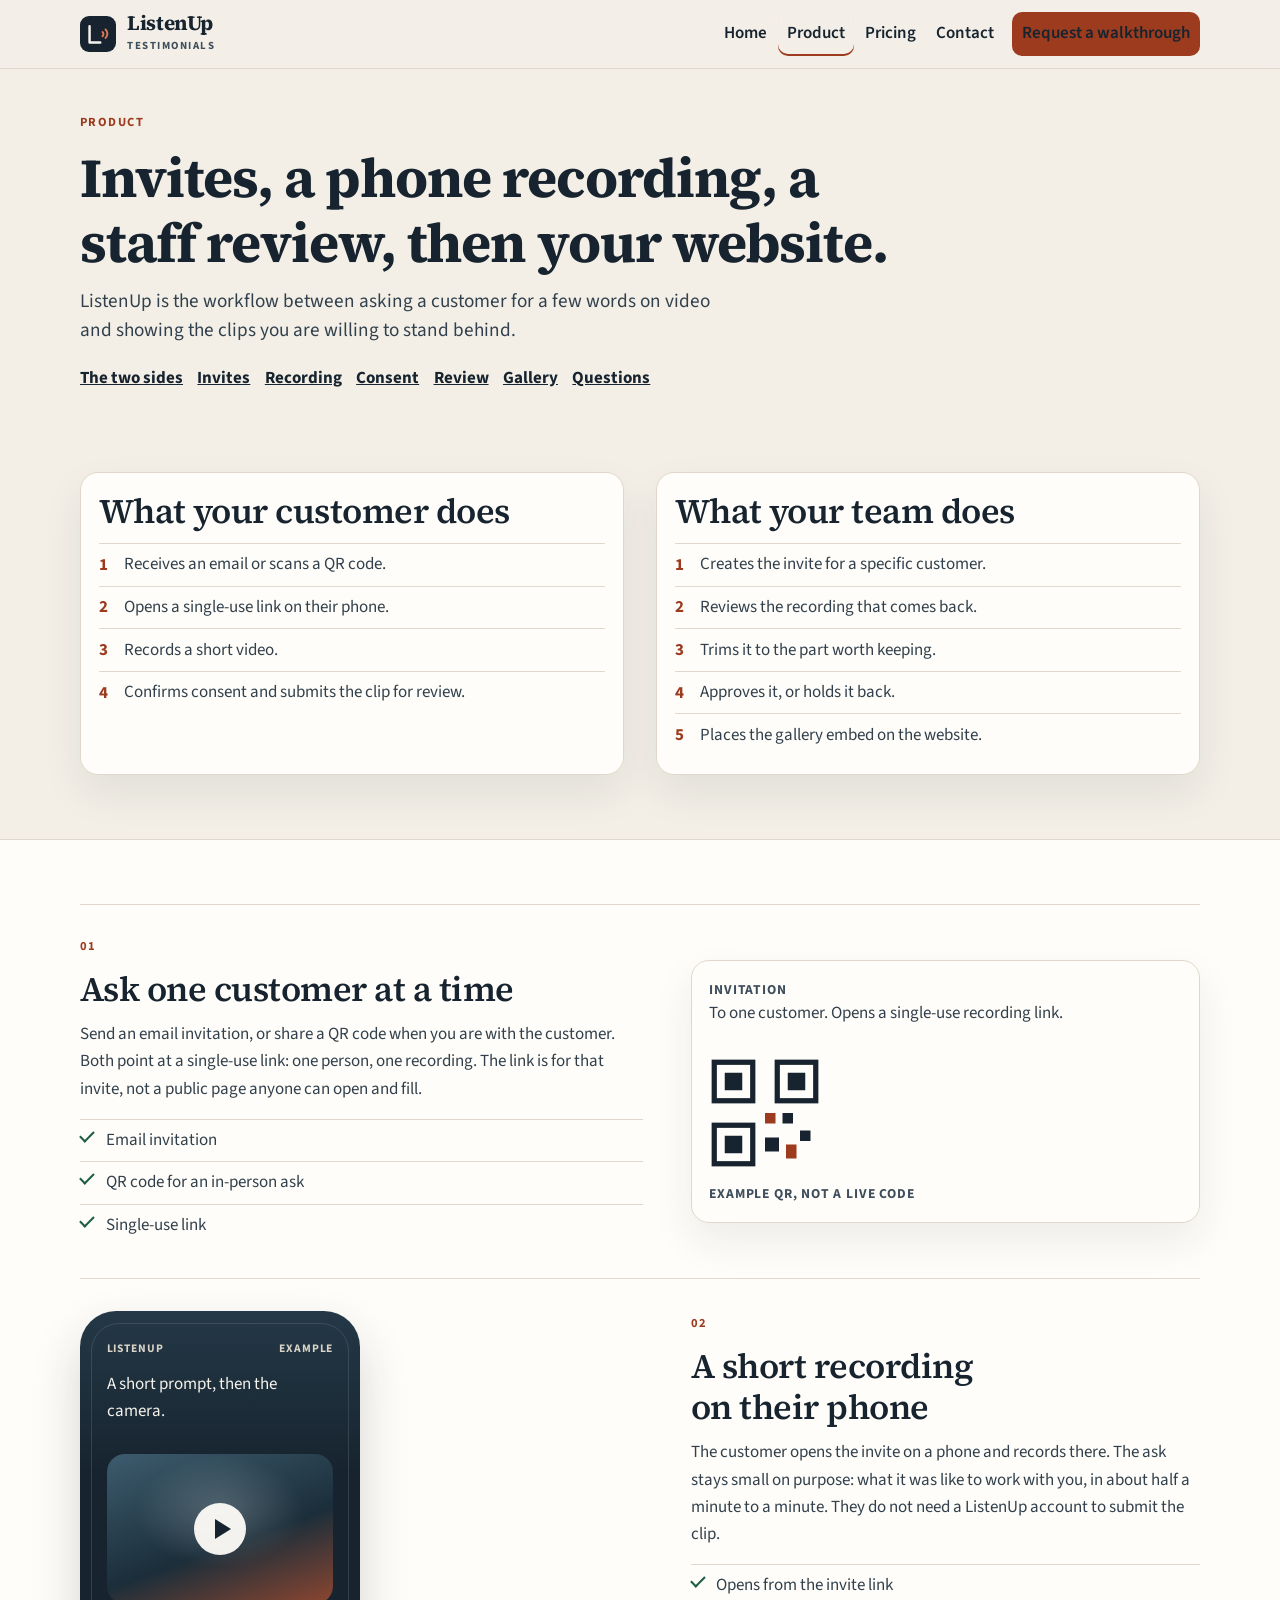
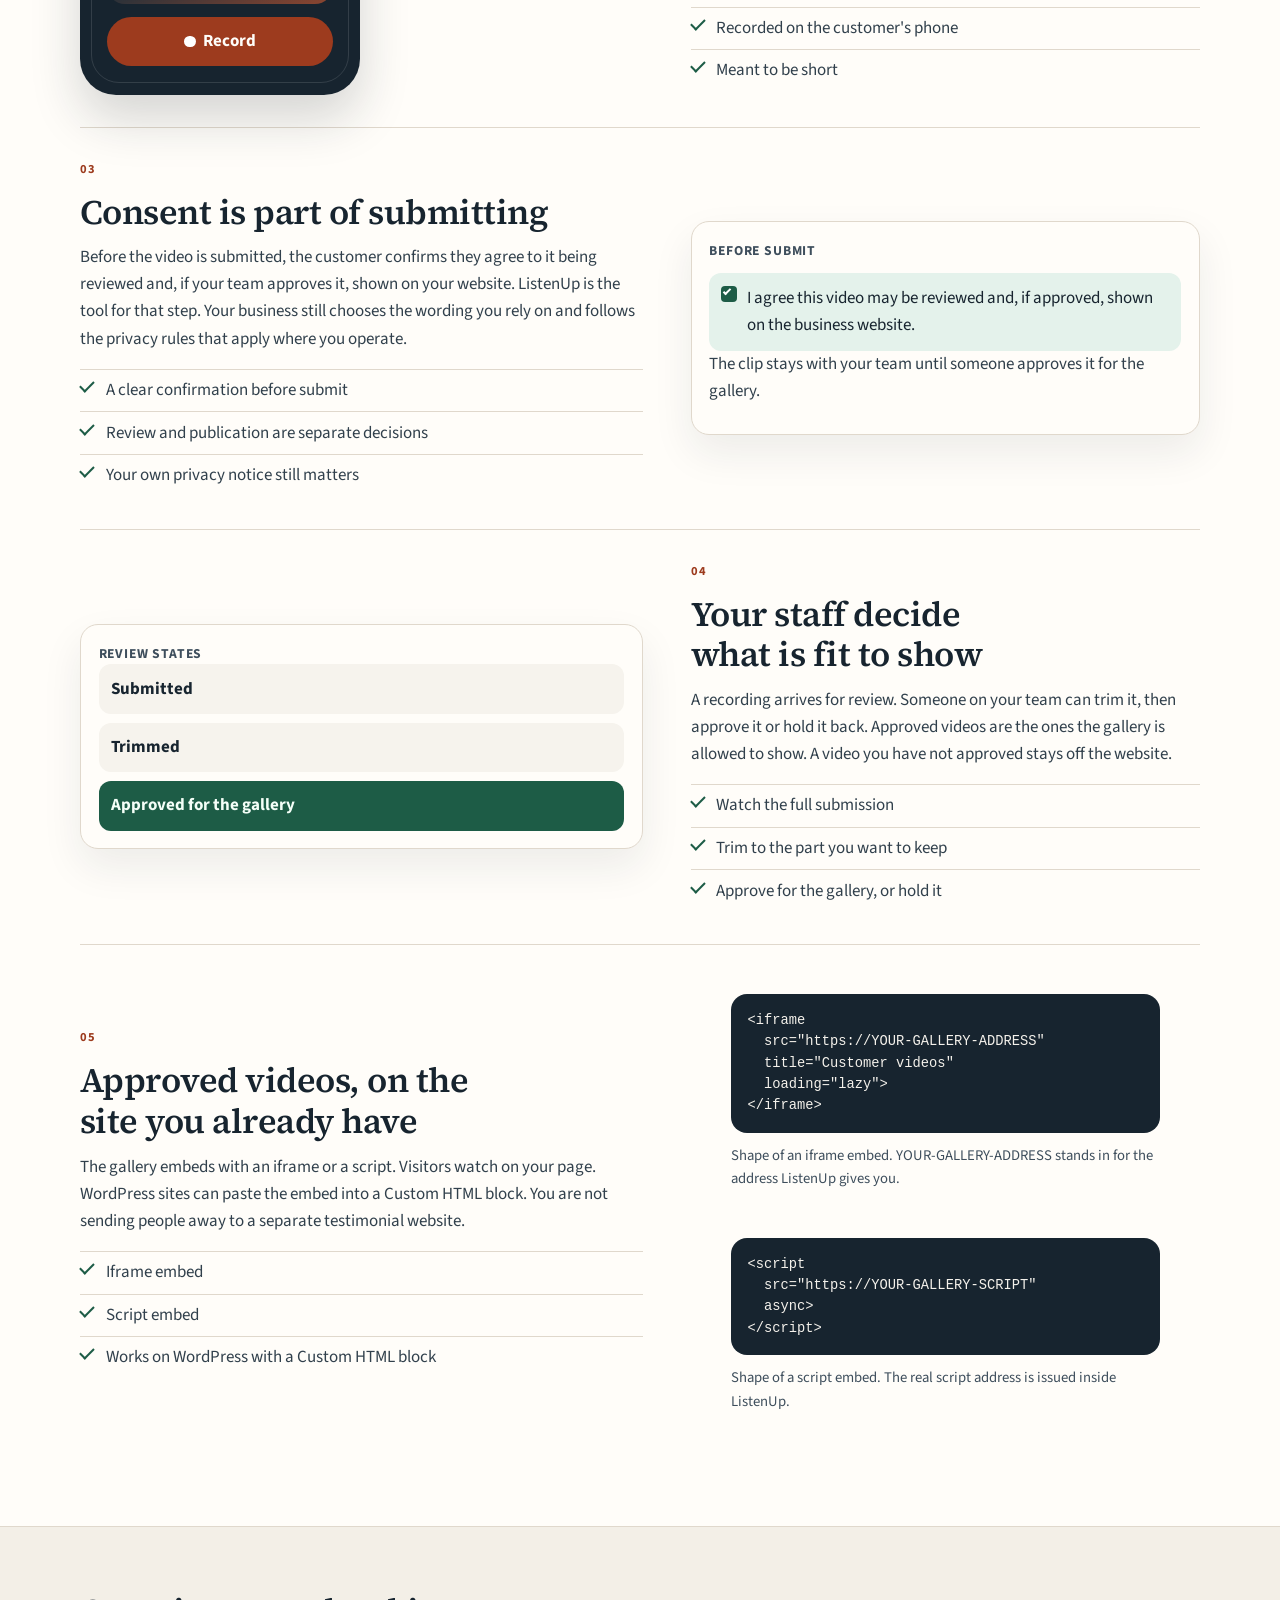
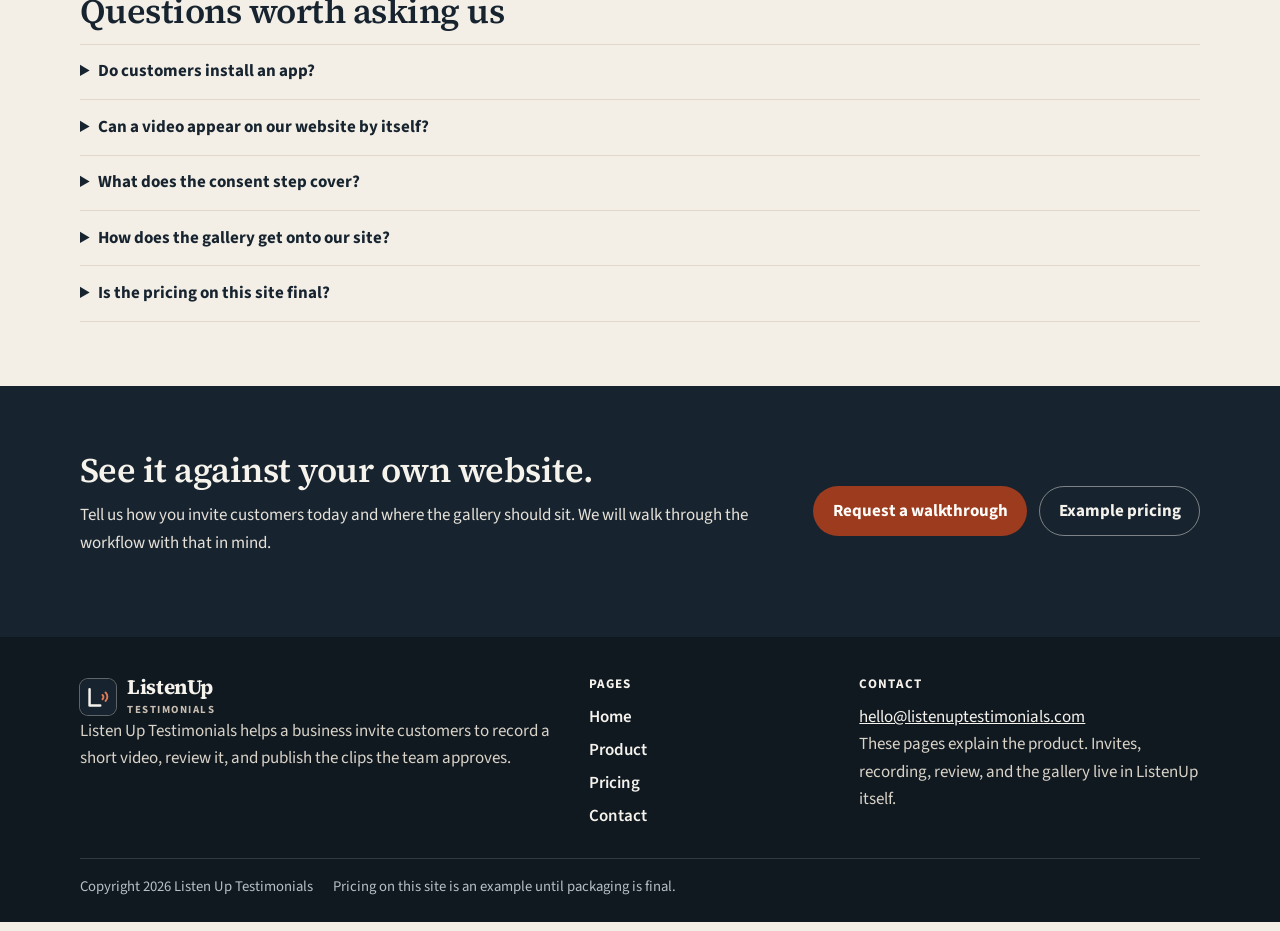
==== product.html @ a09cd268 "Add the first ListenUp Testimonials marketing site Static home, product, pricing, and contact pages " ====
<!DOCTYPE html>
<html lang="en">
<head>
  <meta charset="utf-8">
  <meta name="viewport" content="width=device-width, initial-scale=1">
  <title>Product | Listen Up Testimonials</title>
  <meta name="description" content="How ListenUp handles invites, phone recording, consent, staff review, and an embeddable video gallery for your website.">
  <meta name="theme-color" content="#f3efe7">
  <link rel="icon" href="assets/mark.svg" type="image/svg+xml">
  <link rel="stylesheet" href="css/styles.css">
</head>
<body>
  <a class="skip" href="#main">Skip to content</a>
  <header class="site-header">
    <div class="wrap header-bar">
      <a class="brand" href="index.html">
        <img src="assets/mark.svg" alt="" width="36" height="36">
        <span class="brand-text">
          <span class="brand-name">ListenUp</span>
          <span class="brand-sub">Testimonials</span>
        </span>
      </a>
      <button class="nav-toggle" type="button" aria-expanded="false" aria-controls="site-nav">
        <span class="nav-toggle-bars" aria-hidden="true"><span></span><span></span><span></span></span>
        <span class="nav-toggle-label">Menu</span>
      </button>
      <nav id="site-nav" class="site-nav" aria-label="Primary">
        <a href="index.html">Home</a>
        <a href="product.html" aria-current="page">Product</a>
        <a href="pricing.html">Pricing</a>
        <a href="contact.html">Contact</a>
        <a class="button" href="contact.html">Request a walkthrough</a>
      </nav>
    </div>
  </header>

  <main id="main">
    <section class="page-intro">
      <div class="wrap">
        <p class="eyebrow">Product</p>
        <h1>Invites, a phone recording, a staff review, then your website.</h1>
        <p class="lead">ListenUp is the workflow between asking a customer for a few words on video and showing the clips you are willing to stand behind.</p>
        <nav class="on-page" aria-label="On this page">
          <a href="#paths">The two sides</a>
          <a href="#invites">Invites</a>
          <a href="#recording">Recording</a>
          <a href="#consent">Consent</a>
          <a href="#review">Review</a>
          <a href="#gallery">Gallery</a>
          <a href="#questions">Questions</a>
        </nav>
      </div>
    </section>

    <section class="band" id="paths" aria-labelledby="paths-heading">
      <div class="wrap">
        <h2 id="paths-heading" class="sr-only">The two sides of a testimonial</h2>
        <div class="split">
          <section class="panel">
            <h2>What your customer does</h2>
            <ol class="plain-list">
              <li>Receives an email or scans a QR code.</li>
              <li>Opens a single-use link on their phone.</li>
              <li>Records a short video.</li>
              <li>Confirms consent and submits the clip for review.</li>
            </ol>
          </section>
          <section class="panel">
            <h2>What your team does</h2>
            <ol class="plain-list">
              <li>Creates the invite for a specific customer.</li>
              <li>Reviews the recording that comes back.</li>
              <li>Trims it to the part worth keeping.</li>
              <li>Approves it, or holds it back.</li>
              <li>Places the gallery embed on the website.</li>
            </ol>
          </section>
        </div>
      </div>
    </section>

    <section class="band band-alt">
      <div class="wrap">
        <article class="feature" id="invites">
          <div class="feature-copy">
            <p class="eyebrow">01</p>
            <h2>Ask one customer at a time</h2>
            <p>Send an email invitation, or share a QR code when you are with the customer. Both point at a single-use link: one person, one recording. The link is for that invite, not a public page anyone can open and fill.</p>
            <ul class="checklist">
              <li>Email invitation</li>
              <li>QR code for an in-person ask</li>
              <li>Single-use link</li>
            </ul>
          </div>
          <div class="panel invite-card" aria-hidden="true">
            <div>
              <p class="invite-label">Invitation</p>
              <p>To one customer. Opens a single-use recording link.</p>
            </div>
            <svg class="qr" viewBox="0 0 64 64" fill="none">
              <rect x="3" y="3" width="22" height="22" stroke="#17242f" stroke-width="3"/>
              <rect x="9" y="9" width="10" height="10" fill="#17242f"/>
              <rect x="39" y="3" width="22" height="22" stroke="#17242f" stroke-width="3"/>
              <rect x="45" y="9" width="10" height="10" fill="#17242f"/>
              <rect x="3" y="39" width="22" height="22" stroke="#17242f" stroke-width="3"/>
              <rect x="9" y="45" width="10" height="10" fill="#17242f"/>
              <rect x="32" y="32" width="6" height="6" fill="#9d3b1e"/>
              <rect x="42" y="32" width="6" height="6" fill="#17242f"/>
              <rect x="52" y="42" width="6" height="6" fill="#17242f"/>
              <rect x="32" y="46" width="8" height="8" fill="#17242f"/>
              <rect x="44" y="50" width="6" height="8" fill="#9d3b1e"/>
            </svg>
            <p class="invite-label">Example QR, not a live code</p>
          </div>
        </article>

        <article class="feature feature-flip" id="recording">
          <div class="feature-copy">
            <p class="eyebrow">02</p>
            <h2>A short recording on their phone</h2>
            <p>The customer opens the invite on a phone and records there. The ask stays small on purpose: what it was like to work with you, in about half a minute to a minute. They do not need a ListenUp account to submit the clip.</p>
            <ul class="checklist">
              <li>Opens from the invite link</li>
              <li>Recorded on the customer's phone</li>
              <li>Meant to be short</li>
            </ul>
          </div>
          <div class="phone phone-compact" aria-hidden="true">
            <div class="phone-inner">
              <div class="phone-top"><span>ListenUp</span><span>Example</span></div>
              <p>A short prompt, then the camera.</p>
              <div class="viewfinder"><span class="play"></span></div>
              <div class="record-pill"><i></i> Record</div>
            </div>
          </div>
        </article>

        <article class="feature" id="consent">
          <div class="feature-copy">
            <p class="eyebrow">03</p>
            <h2>Consent is part of submitting</h2>
            <p>Before the video is submitted, the customer confirms they agree to it being reviewed and, if your team approves it, shown on your website. ListenUp is the tool for that step. Your business still chooses the wording you rely on and follows the privacy rules that apply where you operate.</p>
            <ul class="checklist">
              <li>A clear confirmation before submit</li>
              <li>Review and publication are separate decisions</li>
              <li>Your own privacy notice still matters</li>
            </ul>
          </div>
          <div class="panel consent-card" aria-hidden="true">
            <p class="invite-label">Before submit</p>
            <p class="agreed"><span class="check"></span><span>I agree this video may be reviewed and, if approved, shown on the business website.</span></p>
            <p>The clip stays with your team until someone approves it for the gallery.</p>
          </div>
        </article>

        <article class="feature feature-flip" id="review">
          <div class="feature-copy">
            <p class="eyebrow">04</p>
            <h2>Your staff decide what is fit to show</h2>
            <p>A recording arrives for review. Someone on your team can trim it, then approve it or hold it back. Approved videos are the ones the gallery is allowed to show. A video you have not approved stays off the website.</p>
            <ul class="checklist">
              <li>Watch the full submission</li>
              <li>Trim to the part you want to keep</li>
              <li>Approve for the gallery, or hold it</li>
            </ul>
          </div>
          <div class="panel" aria-hidden="true">
            <p class="invite-label">Review states</p>
            <ul class="state-list">
              <li>Submitted</li>
              <li>Trimmed</li>
              <li class="is-approved">Approved for the gallery</li>
            </ul>
          </div>
        </article>

        <article class="feature" id="gallery">
          <div class="feature-copy">
            <p class="eyebrow">05</p>
            <h2>Approved videos, on the site you already have</h2>
            <p>The gallery embeds with an iframe or a script. Visitors watch on your page. WordPress sites can paste the embed into a Custom HTML block. You are not sending people away to a separate testimonial website.</p>
            <ul class="checklist">
              <li>Iframe embed</li>
              <li>Script embed</li>
              <li>Works on WordPress with a Custom HTML block</li>
            </ul>
          </div>
          <div class="samples">
            <figure>
              <pre class="code-sample"><code>&lt;iframe
  src="https://YOUR-GALLERY-ADDRESS"
  title="Customer videos"
  loading="lazy"&gt;
&lt;/iframe&gt;</code></pre>
              <figcaption class="caption">Shape of an iframe embed. YOUR-GALLERY-ADDRESS stands in for the address ListenUp gives you.</figcaption>
            </figure>
            <figure>
              <pre class="code-sample"><code>&lt;script
  src="https://YOUR-GALLERY-SCRIPT"
  async&gt;
&lt;/script&gt;</code></pre>
              <figcaption class="caption">Shape of a script embed. The real script address is issued inside ListenUp.</figcaption>
            </figure>
          </div>
        </article>
      </div>
    </section>

    <section class="band" id="questions" aria-labelledby="questions-heading">
      <div class="wrap wrap-narrow">
        <h2 id="questions-heading">Questions worth asking us</h2>
        <details>
          <summary>Do customers install an app?</summary>
          <p>They open the invite link on their phone and record from there. The recording step is part of that link. They do not create a ListenUp account.</p>
        </details>
        <details>
          <summary>Can a video appear on our website by itself?</summary>
          <p>Someone on your team approves it first. The gallery shows approved videos. A clip you have not approved stays out of the gallery.</p>
        </details>
        <details>
          <summary>What does the consent step cover?</summary>
          <p>It asks the customer to confirm consent before submitting. It records that agreement as part of the workflow. It does not replace a privacy review for your business, your wording, or the rules in the places you operate.</p>
        </details>
        <details>
          <summary>How does the gallery get onto our site?</summary>
          <p>Copy an iframe or a script embed onto a page you control. On WordPress, use a Custom HTML block. We can walk through the placement with you.</p>
        </details>
        <details>
          <summary>Is the pricing on this site final?</summary>
          <p>No. Starter, Growth, and Business are working names, and the amounts are examples. <a href="pricing.html">Read the pricing note</a>, then <a href="contact.html">contact us</a> before you plan a budget around those figures.</p>
        </details>
      </div>
    </section>

    <section class="band cta-band" aria-labelledby="product-cta">
      <div class="wrap cta-inner">
        <div>
          <h2 id="product-cta">See it against your own website.</h2>
          <p>Tell us how you invite customers today and where the gallery should sit. We will walk through the workflow with that in mind.</p>
        </div>
        <div class="actions">
          <a class="button" href="contact.html">Request a walkthrough</a>
          <a class="button button-light" href="pricing.html">Example pricing</a>
        </div>
      </div>
    </section>
  </main>

  <footer class="site-footer">
    <div class="wrap footer-grid">
      <div>
        <a class="brand" href="index.html">
          <img src="assets/mark.svg" alt="" width="36" height="36">
          <span class="brand-text">
            <span class="brand-name">ListenUp</span>
            <span class="brand-sub">Testimonials</span>
          </span>
        </a>
        <p>Listen Up Testimonials helps a business invite customers to record a short video, review it, and publish the clips the team approves.</p>
      </div>
      <div>
        <h2>Pages</h2>
        <div class="footer-links">
          <a href="index.html">Home</a>
          <a href="product.html">Product</a>
          <a href="pricing.html">Pricing</a>
          <a href="contact.html">Contact</a>
        </div>
      </div>
      <div>
        <h2>Contact</h2>
        <address><a href="mailto:hello@listenuptestimonials.com">hello@listenuptestimonials.com</a></address>
        <p>These pages explain the product. Invites, recording, review, and the gallery live in ListenUp itself.</p>
      </div>
    </div>
    <div class="wrap footer-base">
      <p>Copyright 2026 Listen Up Testimonials</p>
      <p>Pricing on this site is an example until packaging is final.</p>
    </div>
  </footer>
  <script src="js/site.js" defer></script>
</body>
</html>
---- css/styles.css ----
/* ListenUp Testimonials marketing site. Shared by every page. */

@font-face {
  font-family: "Source Sans 3";
  font-style: normal;
  font-weight: 400;
  font-display: swap;
  src: url("../assets/fonts/source-sans-3-400.woff2") format("woff2");
}

@font-face {
  font-family: "Source Sans 3";
  font-style: italic;
  font-weight: 400;
  font-display: swap;
  src: url("../assets/fonts/source-sans-3-400-italic.woff2") format("woff2");
}

@font-face {
  font-family: "Source Sans 3";
  font-style: normal;
  font-weight: 600;
  font-display: swap;
  src: url("../assets/fonts/source-sans-3-600.woff2") format("woff2");
}

@font-face {
  font-family: "Source Sans 3";
  font-style: normal;
  font-weight: 700;
  font-display: swap;
  src: url("../assets/fonts/source-sans-3-700.woff2") format("woff2");
}

@font-face {
  font-family: "Source Serif 4";
  font-style: normal;
  font-weight: 600;
  font-display: swap;
  src: url("../assets/fonts/source-serif-4-600.woff2") format("woff2");
}

@font-face {
  font-family: "Source Serif 4";
  font-style: normal;
  font-weight: 700;
  font-display: swap;
  src: url("../assets/fonts/source-serif-4-700.woff2") format("woff2");
}

:root {
  --ink: #17242f;
  --ink-soft: #31404c;
  --muted: #3e4e5c;
  --paper: #f3efe7;
  --white: #fffdf9;
  --line: #e0d8cc;
  --line-strong: #cfc6b8;
  --accent: #9d3b1e;
  --accent-dark: #7c2e16;
  --sage: #1d5c46;
  --sage-soft: #e4f2eb;
  --focus: #0a4f9e;
  --shadow: 0 18px 40px rgba(23, 36, 47, 0.08);
  --serif: "Source Serif 4", "Iowan Old Style", Palatino, "Liberation Serif", Georgia, serif;
  --sans: "Source Sans 3", "Segoe UI", "Liberation Sans", "Noto Sans", sans-serif;
  --mono: "Cascadia Mono", "Liberation Mono", ui-monospace, monospace;
  --header-offset: 5.25rem;
  --wrap: 1120px;
}

*,
*::before,
*::after {
  box-sizing: border-box;
}

html {
  scroll-behavior: smooth;
}

body {
  margin: 0;
  background: var(--paper);
  color: var(--ink-soft);
  font-family: var(--sans);
  font-size: 1.0625rem;
  line-height: 1.6;
  font-synthesis: none;
}

img,
svg {
  max-width: 100%;
  height: auto;
}

h1,
h2,
h3,
[id] {
  scroll-margin-top: var(--header-offset);
}

h1,
h2,
h3 {
  color: var(--ink);
  font-family: var(--serif);
  font-weight: 600;
  line-height: 1.18;
  margin: 0 0 0.75rem;
  text-wrap: balance;
}

h1 {
  font-size: clamp(2.15rem, 5vw, 3.45rem);
  font-weight: 700;
  letter-spacing: -0.02em;
}

h2 {
  font-size: clamp(1.6rem, 3vw, 2.15rem);
  letter-spacing: -0.015em;
}

h3 {
  font-family: var(--sans);
  font-size: 1.15rem;
  font-weight: 700;
  letter-spacing: 0;
}

p {
  margin: 0 0 1rem;
}

a {
  color: var(--accent);
}

a:hover {
  color: var(--accent-dark);
}

:focus-visible {
  outline: 3px solid var(--focus);
  outline-offset: 3px;
}

.skip {
  position: absolute;
  left: 1rem;
  top: 0.75rem;
  transform: translateY(-160%);
  background: var(--white);
  color: var(--ink);
  padding: 0.55rem 0.8rem;
  border-radius: 8px;
  z-index: 50;
}

.skip:focus {
  transform: none;
}

.sr-only {
  position: absolute;
  width: 1px;
  height: 1px;
  padding: 0;
  margin: -1px;
  overflow: hidden;
  clip: rect(0, 0, 0, 0);
  white-space: nowrap;
  border: 0;
}

.wrap {
  width: min(var(--wrap), calc(100% - 2rem));
  margin-inline: auto;
}

.wrap-narrow {
  width: min(760px, calc(100% - 2rem));
  margin-inline: auto;
}

.eyebrow {
  margin: 0 0 0.75rem;
  color: var(--accent);
  font-size: 0.78rem;
  font-weight: 700;
  letter-spacing: 0.12em;
  text-transform: uppercase;
}

.lead {
  font-size: 1.2rem;
  line-height: 1.5;
  max-width: 40rem;
}

.section-intro {
  max-width: 40rem;
  margin-bottom: 1.75rem;
}

.section-intro p:last-child,
.feature-copy p:last-child,
.price-card p:last-of-type {
  margin-bottom: 0;
}

.band {
  padding: 4rem 0;
}

.band-tight {
  padding: 3rem 0;
}

.band-alt {
  background: var(--white);
  border-block: 1px solid var(--line);
}

.site-header {
  position: sticky;
  top: 0;
  z-index: 30;
  background: rgba(243, 239, 231, 0.94);
  border-bottom: 1px solid var(--line);
  backdrop-filter: blur(12px);
}

.header-bar {
  display: flex;
  align-items: center;
  justify-content: space-between;
  min-height: 4.25rem;
  gap: 1rem;
}

.brand {
  display: flex;
  align-items: center;
  gap: 0.7rem;
  color: inherit;
  text-decoration: none;
}

.brand img {
  width: 36px;
  height: 36px;
  display: block;
}

.brand-name {
  display: block;
  color: var(--ink);
  font-family: var(--serif);
  font-size: 1.28rem;
  font-weight: 700;
  letter-spacing: -0.02em;
  line-height: 1;
}

.brand-sub {
  display: block;
  margin-top: 0.22rem;
  color: var(--muted);
  font-size: 0.68rem;
  font-weight: 700;
  letter-spacing: 0.14em;
  text-transform: uppercase;
}

.nav-toggle {
  display: inline-flex;
  align-items: center;
  gap: 0.55rem;
  min-height: 44px;
  padding: 0.4rem 0.55rem;
  border: 1px solid var(--line-strong);
  border-radius: 999px;
  background: var(--white);
  color: var(--ink);
  font: inherit;
  font-weight: 700;
  cursor: pointer;
}

.nav-toggle-bars {
  display: grid;
  gap: 4px;
  width: 16px;
}

.nav-toggle-bars span {
  display: block;
  height: 2px;
  background: var(--ink);
  border-radius: 2px;
  transform-origin: center;
}

.nav-toggle[aria-expanded="true"] .nav-toggle-bars span:nth-child(1) {
  transform: translateY(6px) rotate(45deg);
}

.nav-toggle[aria-expanded="true"] .nav-toggle-bars span:nth-child(2) {
  opacity: 0;
}

.nav-toggle[aria-expanded="true"] .nav-toggle-bars span:nth-child(3) {
  transform: translateY(-6px) rotate(-45deg);
}

.site-nav {
  display: none;
  position: absolute;
  left: 0;
  right: 0;
  top: 100%;
  flex-direction: column;
  gap: 0.15rem;
  padding: 0.4rem 1rem 1rem;
  background: var(--white);
  border-bottom: 1px solid var(--line);
  box-shadow: 0 16px 30px rgba(23, 36, 47, 0.06);
}

.site-nav.is-open {
  display: flex;
}

.site-nav a {
  display: flex;
  align-items: center;
  min-height: 44px;
  padding: 0.35rem 0.55rem;
  border-radius: 10px;
  color: var(--ink);
  font-weight: 600;
  text-decoration: none;
}

.site-nav a:hover {
  background: rgba(23, 36, 47, 0.05);
}

.site-nav a[aria-current="page"] {
  box-shadow: inset 0 -2px 0 var(--accent);
}

.site-nav .button {
  margin-top: 0.35rem;
}

.button {
  display: inline-flex;
  align-items: center;
  justify-content: center;
  min-height: 44px;
  padding: 0.65rem 1.15rem;
  border: 1px solid transparent;
  border-radius: 999px;
  background: var(--accent);
  color: #fffdf9;
  font: inherit;
  font-weight: 700;
  text-align: center;
  text-decoration: none;
  cursor: pointer;
}

.button:hover {
  background: var(--accent-dark);
  color: #fffdf9;
}

.button-ghost {
  background: transparent;
  border-color: var(--line-strong);
  color: var(--ink);
}

.button-ghost:hover {
  background: rgba(23, 36, 47, 0.05);
  color: var(--ink);
}

.button-light {
  background: transparent;
  border-color: rgba(246, 243, 237, 0.45);
  color: #f6f3ed;
}

.button-light:hover {
  background: rgba(246, 243, 237, 0.08);
  color: #fffdf9;
}

.actions {
  display: flex;
  flex-wrap: wrap;
  gap: 0.75rem;
  margin-top: 1.5rem;
}

.hero {
  padding: 2.5rem 0 3.25rem;
  background:
    radial-gradient(ellipse 55% 70% at 100% -10%, rgba(157, 59, 30, 0.1), transparent 60%),
    radial-gradient(ellipse 45% 55% at -10% 100%, rgba(29, 92, 70, 0.1), transparent 55%),
    var(--paper);
}

.hero-grid,
.feature,
.contact-grid,
.split,
.footer-grid {
  display: grid;
  grid-template-columns: minmax(0, 1fr);
  gap: 1.5rem;
}

.hero-grid > *,
.feature > *,
.contact-grid > *,
.split > *,
.footer-grid > * {
  min-width: 0;
}

.stage {
  width: min(100%, 420px);
  margin-inline: auto;
  display: grid;
  justify-items: center;
  gap: 1rem;
}

.phone {
  width: min(280px, 100%);
  padding: 0.7rem;
  border-radius: 36px;
  background: linear-gradient(180deg, #243847 0%, #17242f 42%);
  box-shadow: 0 24px 50px rgba(23, 36, 47, 0.18);
  color: #f6f3ed;
}

.phone-inner {
  display: flex;
  flex-direction: column;
  gap: 0.8rem;
  min-height: 390px;
  padding: 1rem 0.9rem 1rem;
  border: 1px solid rgba(255, 255, 255, 0.12);
  border-radius: 28px;
}

.phone-compact .phone-inner {
  min-height: 0;
}

.phone-top {
  display: flex;
  justify-content: space-between;
  color: #d9d3c8;
  font-size: 0.72rem;
  font-weight: 700;
  letter-spacing: 0.08em;
  text-transform: uppercase;
}

.viewfinder {
  position: relative;
  flex: 1;
  min-height: 150px;
  border-radius: 18px;
  background:
    radial-gradient(120px 80px at 50% 38%, rgba(255, 255, 255, 0.2), transparent 70%),
    linear-gradient(160deg, #3d5c6e, #1b2e3a 58%, #8d4630);
}

.play {
  position: absolute;
  inset: 0;
  width: 52px;
  height: 52px;
  margin: auto;
  border-radius: 50%;
  background: rgba(255, 253, 249, 0.94);
}

.play::after {
  content: "";
  position: absolute;
  left: 21px;
  top: 16px;
  border-style: solid;
  border-width: 10px 0 10px 16px;
  border-color: transparent transparent transparent #17242f;
}

.consent-line {
  display: flex;
  gap: 0.55rem;
  align-items: flex-start;
  color: #efeae2;
  font-size: 0.84rem;
  line-height: 1.35;
}

.check {
  position: relative;
  flex: none;
  width: 1rem;
  height: 1rem;
  margin-top: 0.12rem;
  border-radius: 4px;
  background: var(--sage);
}

.check::after {
  content: "";
  position: absolute;
  left: 4px;
  top: 1px;
  width: 4px;
  height: 8px;
  border: solid #fff;
  border-width: 0 2px 2px 0;
  transform: rotate(45deg);
}

.record-pill {
  display: flex;
  align-items: center;
  justify-content: center;
  gap: 0.45rem;
  padding: 0.7rem;
  border-radius: 999px;
  background: var(--accent);
  color: #fffdf9;
  font-weight: 700;
}

.record-pill i {
  display: block;
  width: 0.7rem;
  height: 0.7rem;
  border-radius: 50%;
  background: #fff;
}

.review-card,
.panel,
.price-card,
.form-card,
.value-card,
.step,
.note,
.gallery-mock {
  background: var(--white);
  border: 1px solid var(--line);
  border-radius: 18px;
}

.review-card {
  width: min(100%, 320px);
  padding: 1rem 1rem 1.05rem;
  box-shadow: var(--shadow);
}

.review-card p {
  margin-bottom: 0.75rem;
}

.trim {
  position: relative;
  height: 28px;
  margin-bottom: 0.85rem;
  border-radius: 999px;
  background: #efeae2;
  overflow: hidden;
}

.trim span {
  position: absolute;
  left: 18%;
  width: 52%;
  top: 0;
  bottom: 0;
  background: rgba(157, 59, 30, 0.85);
}

.trim::before,
.trim::after {
  content: "";
  position: absolute;
  top: -3px;
  bottom: -3px;
  width: 3px;
  background: var(--ink);
}

.trim::before { left: 18%; }
.trim::after { left: 70%; }

.review-actions {
  display: flex;
  justify-content: flex-end;
  gap: 0.45rem;
}

.mini {
  display: inline-flex;
  align-items: center;
  min-height: 32px;
  padding: 0.2rem 0.7rem;
  border-radius: 999px;
  border: 1px solid var(--line-strong);
  font-size: 0.85rem;
  font-weight: 700;
  color: var(--ink);
}

.mini-solid {
  background: var(--sage);
  border-color: var(--sage);
  color: #f4fff8;
}

.chip {
  margin: 0;
  padding: 0.35rem 0.7rem;
  border-radius: 999px;
  background: var(--white);
  border: 1px solid var(--line);
  color: var(--ink);
  font-size: 0.82rem;
  font-weight: 700;
  box-shadow: var(--shadow);
}

.value-grid,
.steps,
.price-grid,
.card-grid {
  display: grid;
  gap: 1rem;
  margin: 0;
  padding: 0;
  list-style: none;
}

.price-grid-spaced {
  margin-top: 1.5rem;
}

.value-card,
.step,
.price-card {
  padding: 1.15rem 1.15rem 1.25rem;
}

.steps {
  counter-reset: step;
}

.step {
  counter-increment: step;
}

.step::before {
  content: counter(step, decimal-leading-zero);
  display: block;
  margin-bottom: 0.7rem;
  color: var(--accent);
  font-family: var(--serif);
  font-size: 1.45rem;
  font-weight: 600;
}

.text-link {
  color: var(--ink);
  font-weight: 700;
}

.gallery-mock {
  padding: 0.85rem;
  box-shadow: var(--shadow);
}

.browser-bar {
  display: flex;
  gap: 0.35rem;
  margin-bottom: 0.75rem;
}

.browser-bar span {
  width: 9px;
  height: 9px;
  border-radius: 50%;
  background: #ddd4c8;
}

.tiles {
  display: grid;
  grid-template-columns: repeat(3, 1fr);
  gap: 0.55rem;
}

.tile {
  aspect-ratio: 3 / 4;
  border-radius: 12px;
  background:
    linear-gradient(180deg, transparent 40%, rgba(23, 36, 47, 0.55)),
    linear-gradient(145deg, #6e8ea3, #31485a 50%, #8a4a34);
  position: relative;
  color: #fffdf9;
}

.tile:nth-child(2) {
  background:
    linear-gradient(180deg, transparent 40%, rgba(23, 36, 47, 0.55)),
    linear-gradient(160deg, #7d9a86, #355848 55%, #1d3a42);
}

.tile:nth-child(3) {
  background:
    linear-gradient(180deg, transparent 40%, rgba(23, 36, 47, 0.55)),
    linear-gradient(200deg, #c4b4a2, #6d5b4e 50%, #3c4450);
}

.tile b,
.tile small {
  position: absolute;
  left: 0.55rem;
  right: 0.45rem;
}

.tile b {
  bottom: 1.45rem;
  font-size: 0.78rem;
}

.tile small {
  bottom: 0.45rem;
  font-size: 0.68rem;
  letter-spacing: 0.04em;
  text-transform: uppercase;
}

.tile .play {
  width: 28px;
  height: 28px;
  top: 0.55rem;
  left: auto;
  right: 0.45rem;
  bottom: auto;
  margin: 0;
}

.tile .play::after {
  left: 11px;
  top: 8px;
  border-width: 6px 0 6px 9px;
}

.caption {
  margin: 0.7rem 0 0;
  color: var(--muted);
  font-size: 0.92rem;
}

.plain-list,
.checklist {
  margin: 0.5rem 0 0;
  padding: 0;
  list-style: none;
}

.plain-list li,
.checklist li {
  position: relative;
  margin: 0;
  padding: 0.45rem 0 0.45rem 1.6rem;
  border-top: 1px solid var(--line);
}

.plain-list {
  counter-reset: item;
}

.plain-list li {
  counter-increment: item;
}

.plain-list li::before {
  content: counter(item);
  position: absolute;
  left: 0;
  top: 0.48rem;
  color: var(--accent);
  font-weight: 700;
}

.checklist li::before {
  content: "";
  position: absolute;
  left: 0;
  top: 0.7rem;
  width: 0.85rem;
  height: 0.5rem;
  border: solid var(--sage);
  border-width: 0 0 2px 2px;
  transform: rotate(-45deg);
}

.on-page {
  display: flex;
  flex-wrap: wrap;
  gap: 0.45rem 0.9rem;
  margin-top: 1.25rem;
}

.on-page a {
  color: var(--ink);
  font-weight: 700;
}

.feature {
  padding: 2rem 0;
  border-top: 1px solid var(--line);
}

.feature-copy ul {
  margin-bottom: 0;
}

.panel {
  padding: 1.1rem;
  box-shadow: var(--shadow);
}

.panel h3,
.invite-card p,
.state-list {
  margin-top: 0;
}

.invite-card {
  display: grid;
  gap: 0.85rem;
}

.invite-label {
  margin: 0;
  color: var(--muted);
  font-size: 0.85rem;
  font-weight: 700;
  letter-spacing: 0.06em;
  text-transform: uppercase;
}

.qr {
  width: 112px;
  height: 112px;
}

.consent-card p {
  margin-bottom: 0.7rem;
}

.consent-card .agreed {
  display: flex;
  gap: 0.6rem;
  align-items: flex-start;
  margin: 0;
  padding: 0.75rem;
  border-radius: 12px;
  background: var(--sage-soft);
  color: var(--ink);
}

.state-list {
  display: grid;
  gap: 0.55rem;
  margin: 0;
  padding: 0;
  list-style: none;
}

.state-list li {
  padding: 0.7rem 0.8rem;
  border-radius: 12px;
  background: #f6f3ed;
  color: var(--ink);
  font-weight: 700;
}

.state-list .is-approved {
  background: var(--sage);
  color: #f4fff8;
}

.code-sample {
  margin: 0;
  max-width: 100%;
  padding: 1rem 1.05rem;
  overflow: auto;
  border-radius: 16px;
  background: #17242f;
  color: #f4f1eb;
  font-family: var(--mono);
  font-size: 0.86rem;
  line-height: 1.55;
}

.samples {
  display: grid;
  grid-template-columns: minmax(0, 1fr);
  gap: 0.8rem;
}

.samples figure,
.samples pre {
  min-width: 0;
  max-width: 100%;
}

.note {
  padding: 1rem 1.1rem;
  border-left: 4px solid var(--accent);
}

.note p:last-child {
  margin-bottom: 0;
}

.price-card {
  display: flex;
  flex-direction: column;
  gap: 0.35rem;
}

.flag {
  align-self: flex-start;
  margin: 0 0 0.35rem;
  padding: 0.2rem 0.55rem;
  border-radius: 999px;
  background: #f6e4dc;
  color: var(--accent-dark);
  font-size: 0.78rem;
  font-weight: 700;
  letter-spacing: 0.04em;
  text-transform: uppercase;
}

.price {
  margin: 0 0 0.35rem;
  color: var(--ink);
  font-family: var(--serif);
  font-size: 2.4rem;
  font-weight: 700;
  letter-spacing: -0.03em;
  line-height: 1;
}

.price span {
  color: var(--muted);
  font-family: var(--sans);
  font-size: 1rem;
  font-weight: 600;
  letter-spacing: 0;
}

.suited {
  color: var(--ink);
  font-weight: 600;
}

.price-card .button {
  margin-top: auto;
}

.facts {
  display: grid;
  gap: 1rem;
  margin: 0;
}

.facts div {
  padding-top: 0.9rem;
  border-top: 1px solid var(--line);
}

.facts dt {
  color: var(--ink);
  font-weight: 700;
}

.facts dd {
  margin: 0.25rem 0 0;
}

details {
  border-top: 1px solid var(--line);
  padding: 0.85rem 0;
}

details:last-of-type {
  border-bottom: 1px solid var(--line);
}

summary {
  color: var(--ink);
  font-weight: 700;
  cursor: pointer;
}

details p:last-child {
  margin-bottom: 0.15rem;
}

.page-intro {
  padding: 2.75rem 0 1rem;
}

.contact-grid {
  padding-bottom: 4rem;
}

.form-card {
  padding: 1.2rem;
  box-shadow: var(--shadow);
}

.field {
  margin-bottom: 1rem;
}

label {
  display: block;
  margin-bottom: 0.35rem;
  color: var(--ink);
  font-weight: 700;
}

.optional {
  color: var(--muted);
  font-weight: 600;
}

input,
select,
textarea {
  width: 100%;
  padding: 0.7rem 0.75rem;
  border: 1px solid var(--line-strong);
  border-radius: 10px;
  background: #fff;
  color: var(--ink);
  font: inherit;
}

textarea {
  min-height: 9rem;
  resize: vertical;
}

.form-help,
address {
  font-style: normal;
}

.form-status:not(:empty) {
  margin-top: 0.9rem;
  padding: 0.8rem 0.9rem;
  border-radius: 12px;
  background: var(--sage-soft);
  color: var(--ink);
}

.plan-note {
  padding: 0.75rem 0.85rem;
  border-radius: 12px;
  background: #f6e4dc;
  color: var(--ink);
}

.aside-block + .aside-block {
  margin-top: 1.75rem;
}

.cta-band {
  background: #17242f;
  color: #e7e2d9;
}

.cta-band h2 {
  color: #f6f3ed;
}

.cta-inner {
  display: grid;
  gap: 1rem;
  align-items: center;
}

.cta-band .actions {
  margin-top: 0;
}

.site-footer {
  padding: 2.5rem 0 1.5rem;
  background: #101920;
  color: #d9d3c8;
}

.site-footer a {
  color: #f6f3ed;
}

.site-footer h2 {
  color: #f6f3ed;
  font-family: var(--sans);
  font-size: 0.82rem;
  font-weight: 700;
  letter-spacing: 0.08em;
  text-transform: uppercase;
}

.footer-links {
  display: grid;
  gap: 0.35rem;
}

.footer-links a {
  text-decoration: none;
  font-weight: 600;
}

.footer-links a:hover {
  text-decoration: underline;
}

.footer-base {
  display: flex;
  flex-wrap: wrap;
  gap: 0.4rem 1.25rem;
  margin-top: 1.75rem;
  padding-top: 1rem;
  border-top: 1px solid rgba(246, 243, 237, 0.14);
  color: #b7c0c7;
  font-size: 0.92rem;
}

.footer-base p {
  margin: 0;
}

.site-footer .brand img {
  border-radius: 8px;
  box-shadow: 0 0 0 1px rgba(246, 243, 237, 0.35);
}

.site-footer .brand-name {
  color: #f6f3ed;
}

.site-footer a[href^="mailto:"] {
  overflow-wrap: anywhere;
}

.site-footer .brand-sub {
  color: #c8beb2;
}

@media (min-width: 720px) {
  .wrap {
    width: min(var(--wrap), calc(100% - 3rem));
  }

  .value-grid,
  .card-grid {
    grid-template-columns: repeat(3, 1fr);
  }

  .steps {
    grid-template-columns: repeat(2, 1fr);
  }

  .form-card {
    padding: 1.6rem;
  }

  .cta-inner {
    grid-template-columns: 1.4fr auto;
  }
}

@media (min-width: 860px) {
  .nav-toggle {
    display: none;
  }

  .site-nav,
  .site-nav.is-open {
    display: flex;
    position: static;
    flex-direction: row;
    align-items: center;
    gap: 0.15rem;
    padding: 0;
    background: transparent;
    border: 0;
    box-shadow: none;
  }

  .site-nav .button {
    margin-top: 0;
    margin-left: 0.45rem;
  }

  .hero-grid,
  .contact-grid {
    grid-template-columns: minmax(0, 1.05fr) minmax(0, 0.95fr);
    align-items: center;
    gap: 3rem;
  }

  .contact-grid {
    align-items: start;
    gap: 2.5rem;
  }

  .feature {
    grid-template-columns: minmax(0, 1.05fr) minmax(0, 0.95fr);
    gap: 3rem;
    align-items: center;
  }

  .feature-flip .feature-copy {
    order: 2;
  }

  .split {
    grid-template-columns: minmax(0, 1fr) minmax(0, 1fr);
    gap: 2rem;
  }

  .footer-grid {
    grid-template-columns: minmax(0, 1.4fr) minmax(0, 0.7fr) minmax(0, 1fr);
    gap: 2rem;
  }

  .stage {
    position: relative;
    display: block;
    justify-items: start;
    width: min(100%, 520px);
    margin: 0 0 0 auto;
    min-height: 540px;
  }

  .stage .phone {
    width: 252px;
    margin: 2.5rem 0 0;
  }

  .stage .review-card {
    position: absolute;
    top: 196px;
    right: 0;
    bottom: auto;
    width: 228px;
  }

  .stage .chip {
    position: absolute;
    top: 1.35rem;
    left: 158px;
  }
}

@media (min-width: 800px) {
  .price-grid {
    grid-template-columns: 1fr 1fr;
  }
}

@media (min-width: 980px) {
  .steps,
  .price-grid {
    grid-template-columns: repeat(3, 1fr);
  }

  .steps {
    grid-template-columns: repeat(4, 1fr);
  }
}

@media (prefers-reduced-motion: reduce) {
  html {
    scroll-behavior: auto;
  }

  *,
  *::before,
  *::after {
    transition: none !important;
    animation: none !important;
  }
}

@media print {
  .nav-toggle,
  .site-nav,
  .actions,
  .skip {
    display: none !important;
  }

  .site-header {
    position: static;
  }

  body {
    background: #fff;
    color: #000;
  }
}
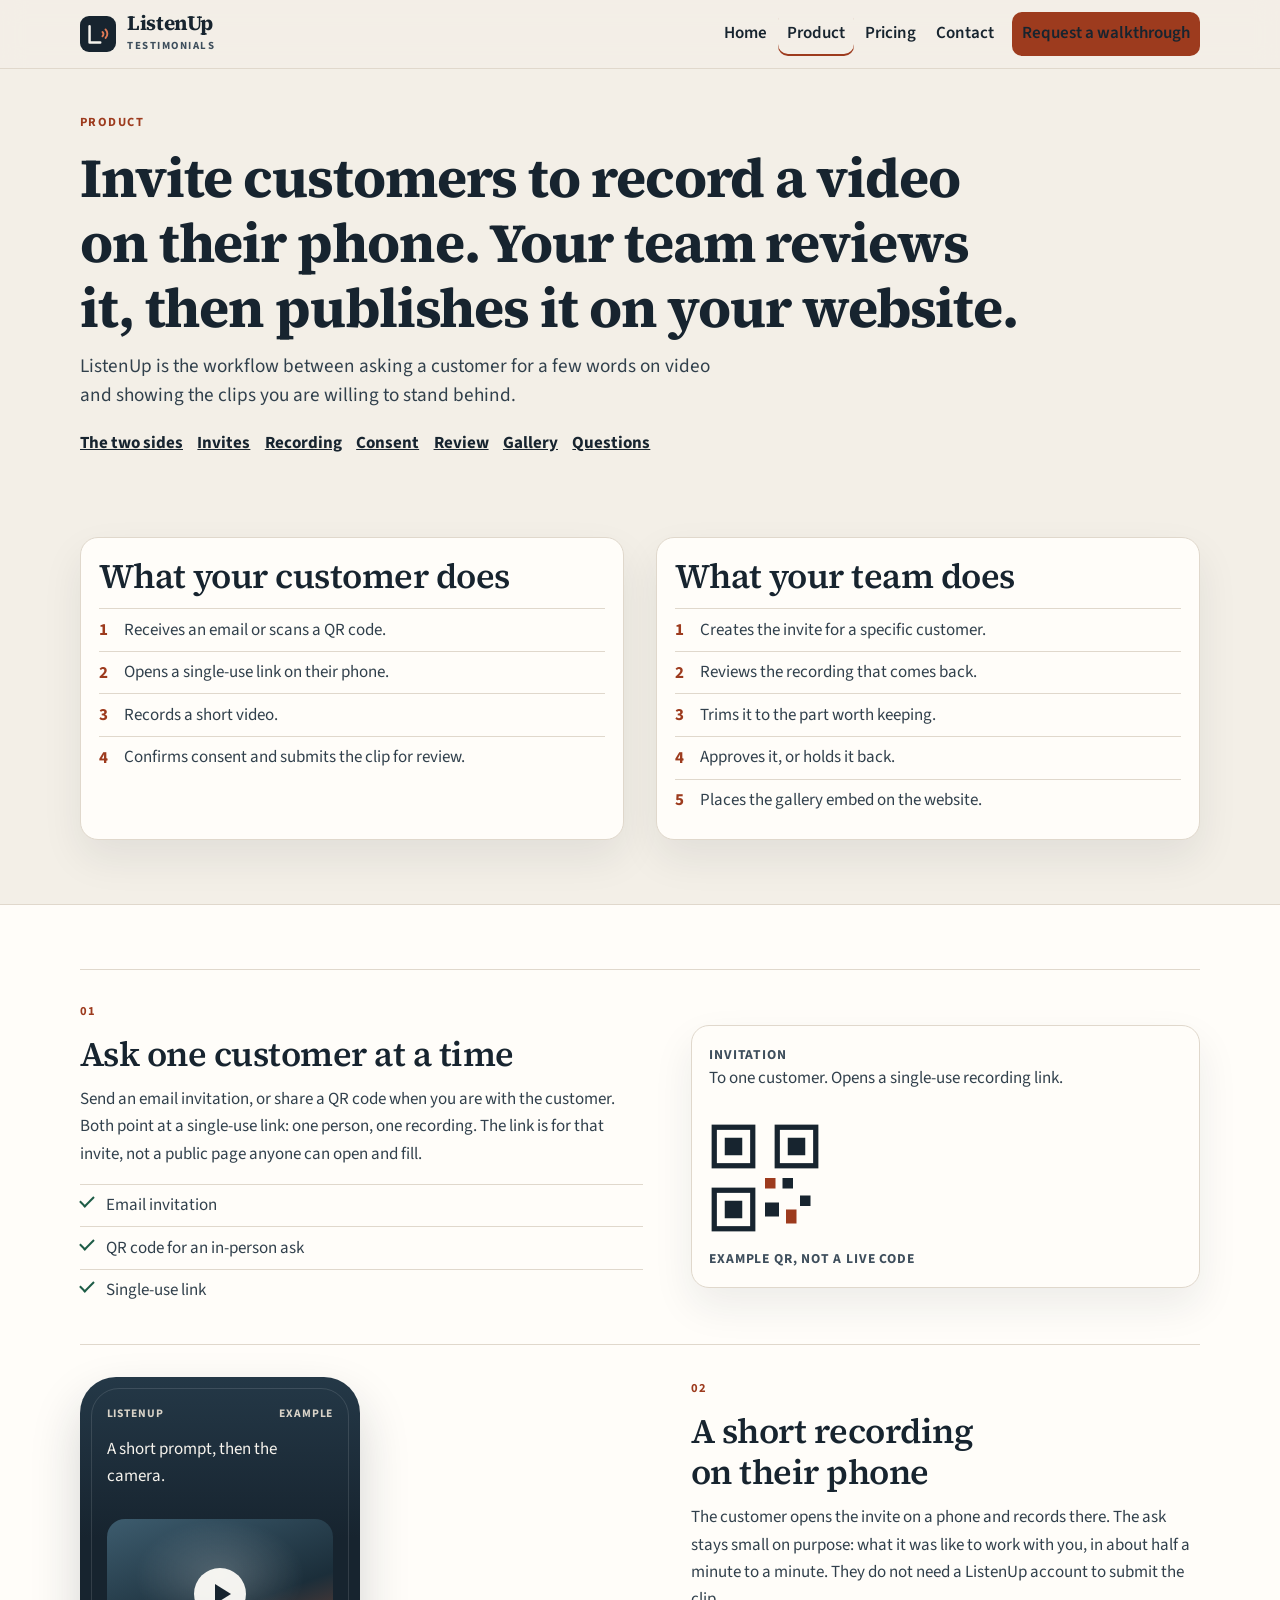
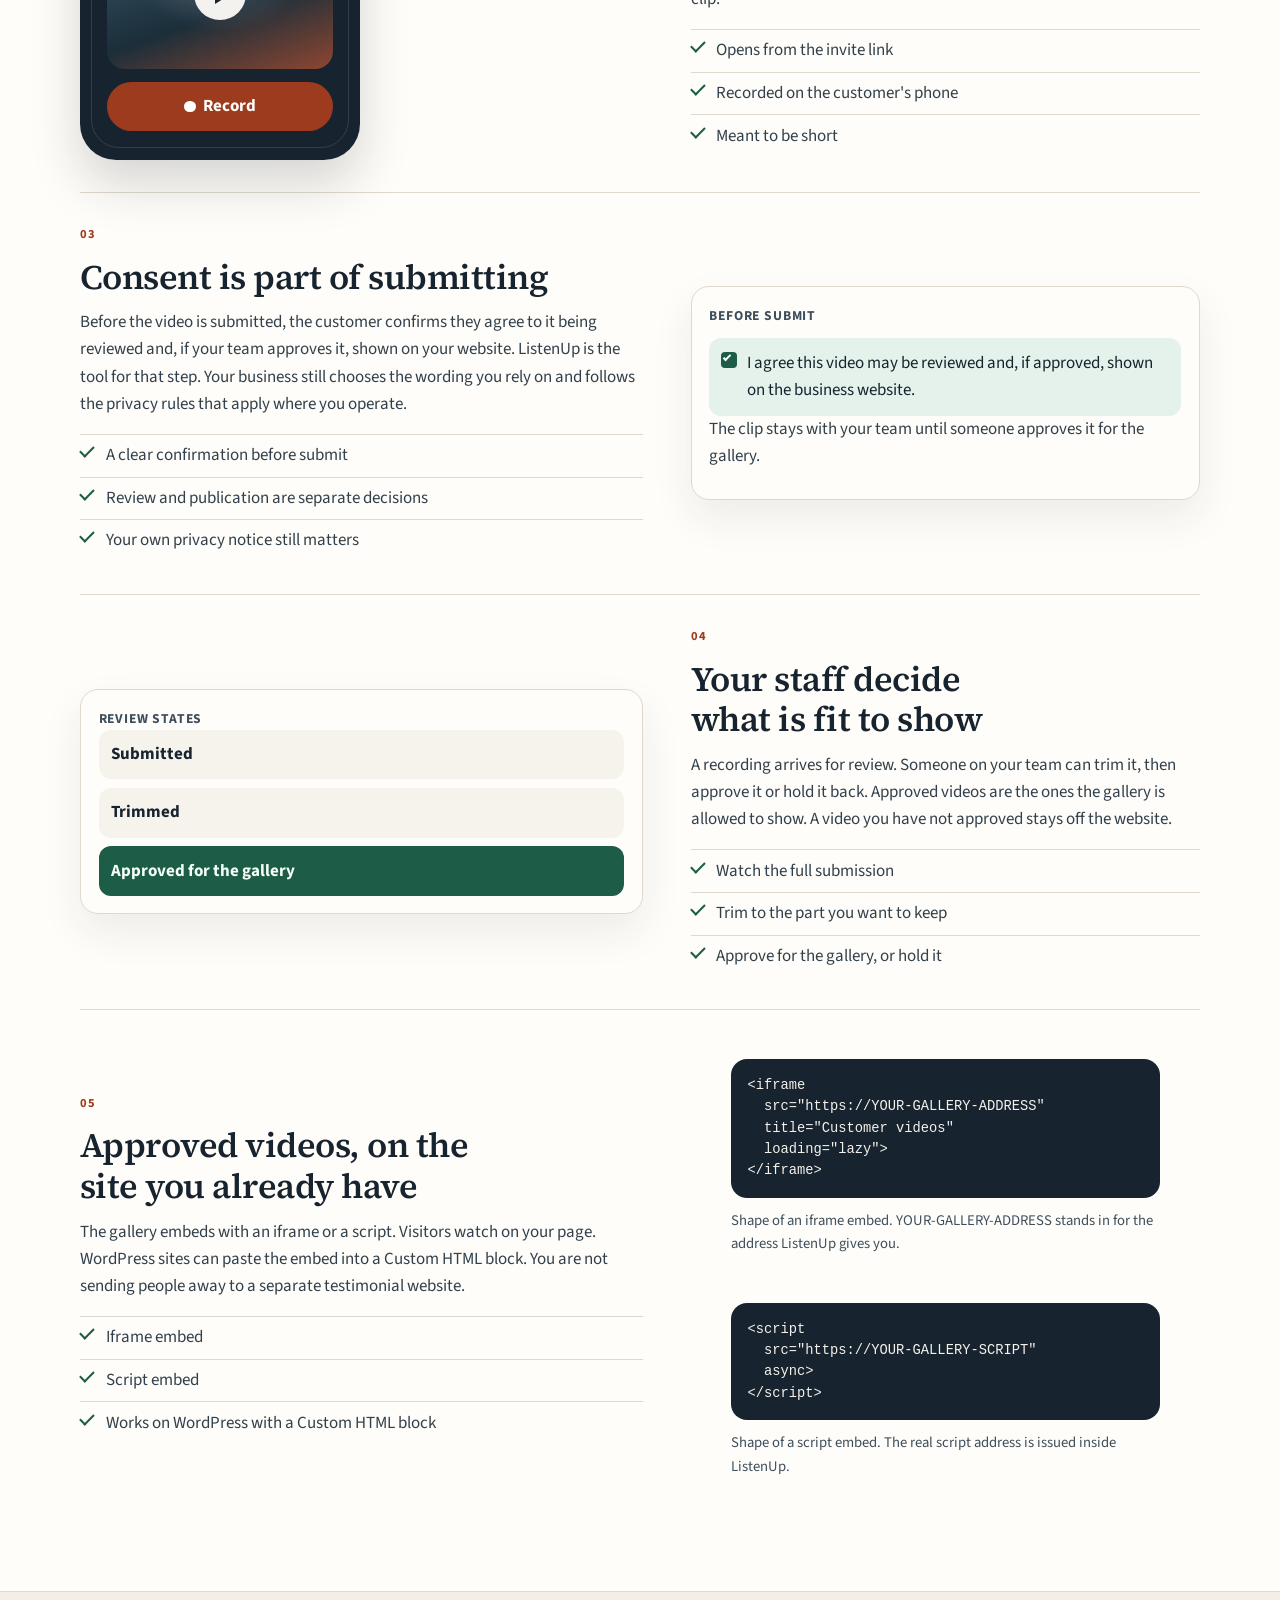
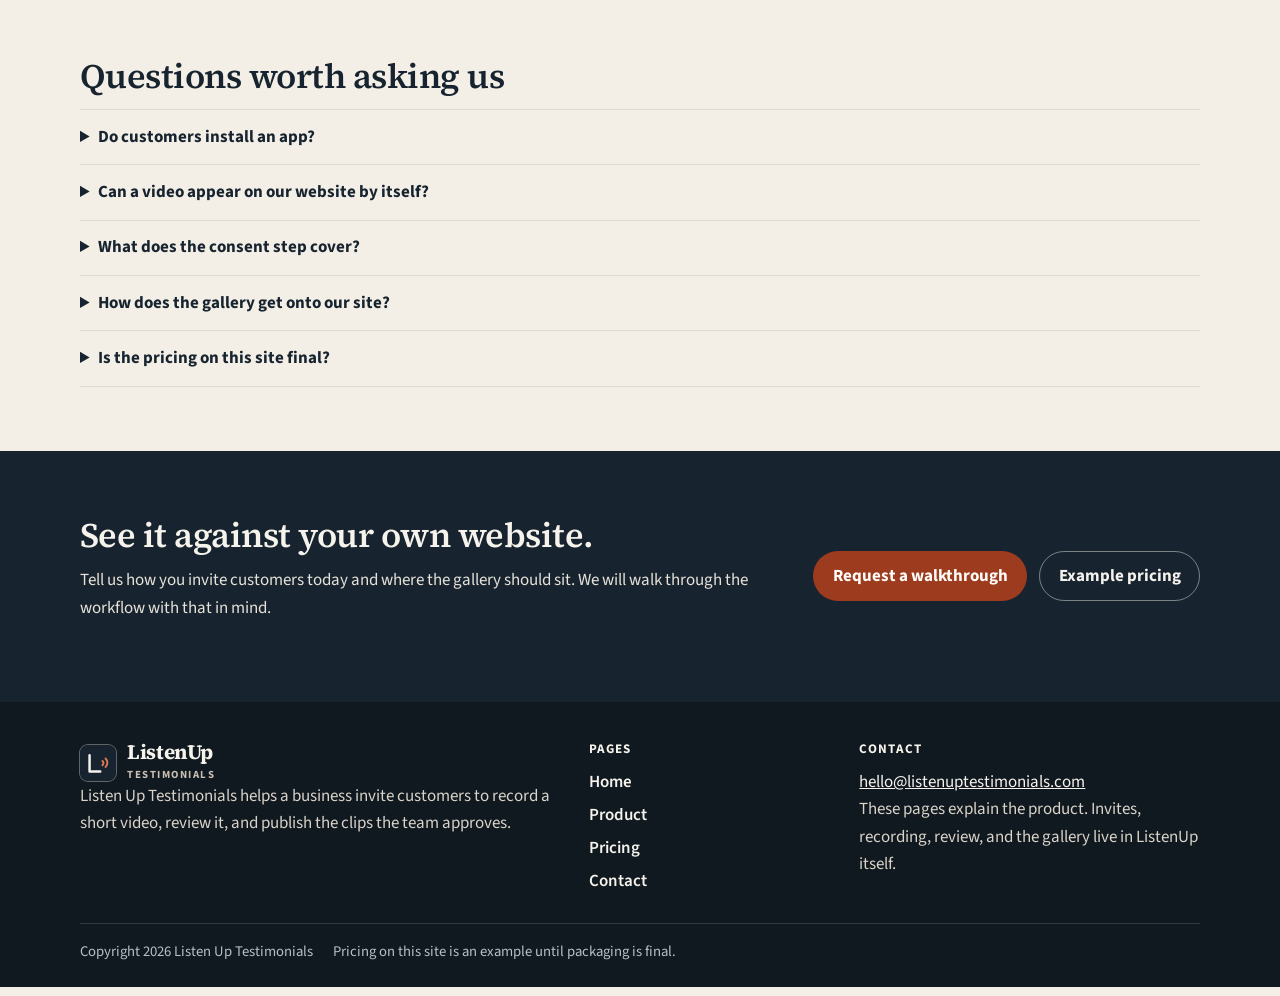
==== commit 3b032984: "Update the product page headline Ronald asked for this exact line on the GitHub Pages site.  Co-auth" ====
--- a/product.html
+++ b/product.html
@@ -38,7 +38,7 @@
     <section class="page-intro">
       <div class="wrap">
         <p class="eyebrow">Product</p>
-        <h1>Invites, a phone recording, a staff review, then your website.</h1>
+        <h1>Invite customers to record a video on their phone. Your team reviews it, then publishes it on your website.</h1>
         <p class="lead">ListenUp is the workflow between asking a customer for a few words on video and showing the clips you are willing to stand behind.</p>
         <nav class="on-page" aria-label="On this page">
           <a href="#paths">The two sides</a>
--- a/css/styles.css
+++ b/css/styles.css
@@ -1336,3 +1336,50 @@
     color: #000;
   }
 }
+
+/* AI demonstration video gallery. */
+.demo-video-grid {
+  display: grid;
+  grid-template-columns: repeat(3, minmax(0, 1fr));
+  gap: 0.65rem;
+}
+
+.demo-video {
+  margin: 0;
+  min-width: 0;
+  overflow: hidden;
+  border: 1px solid var(--line);
+  border-radius: 12px;
+  background: #17242f;
+  color: #fffdf9;
+}
+
+.demo-video video {
+  display: block;
+  width: 100%;
+  aspect-ratio: 9 / 16;
+  object-fit: contain;
+  background: #17242f;
+}
+
+.demo-video figcaption {
+  display: grid;
+  gap: 0.15rem;
+  padding: 0.55rem;
+}
+
+.demo-video figcaption strong {
+  font-size: 0.8rem;
+  overflow-wrap: anywhere;
+}
+
+.demo-video figcaption small {
+  font-size: 0.68rem;
+  text-transform: uppercase;
+  letter-spacing: 0.04em;
+  color: #e3ded5;
+}
+
+@media (max-width: 530px) {
+  .demo-video-grid { grid-template-columns: repeat(2, minmax(0, 1fr)); }
+}
